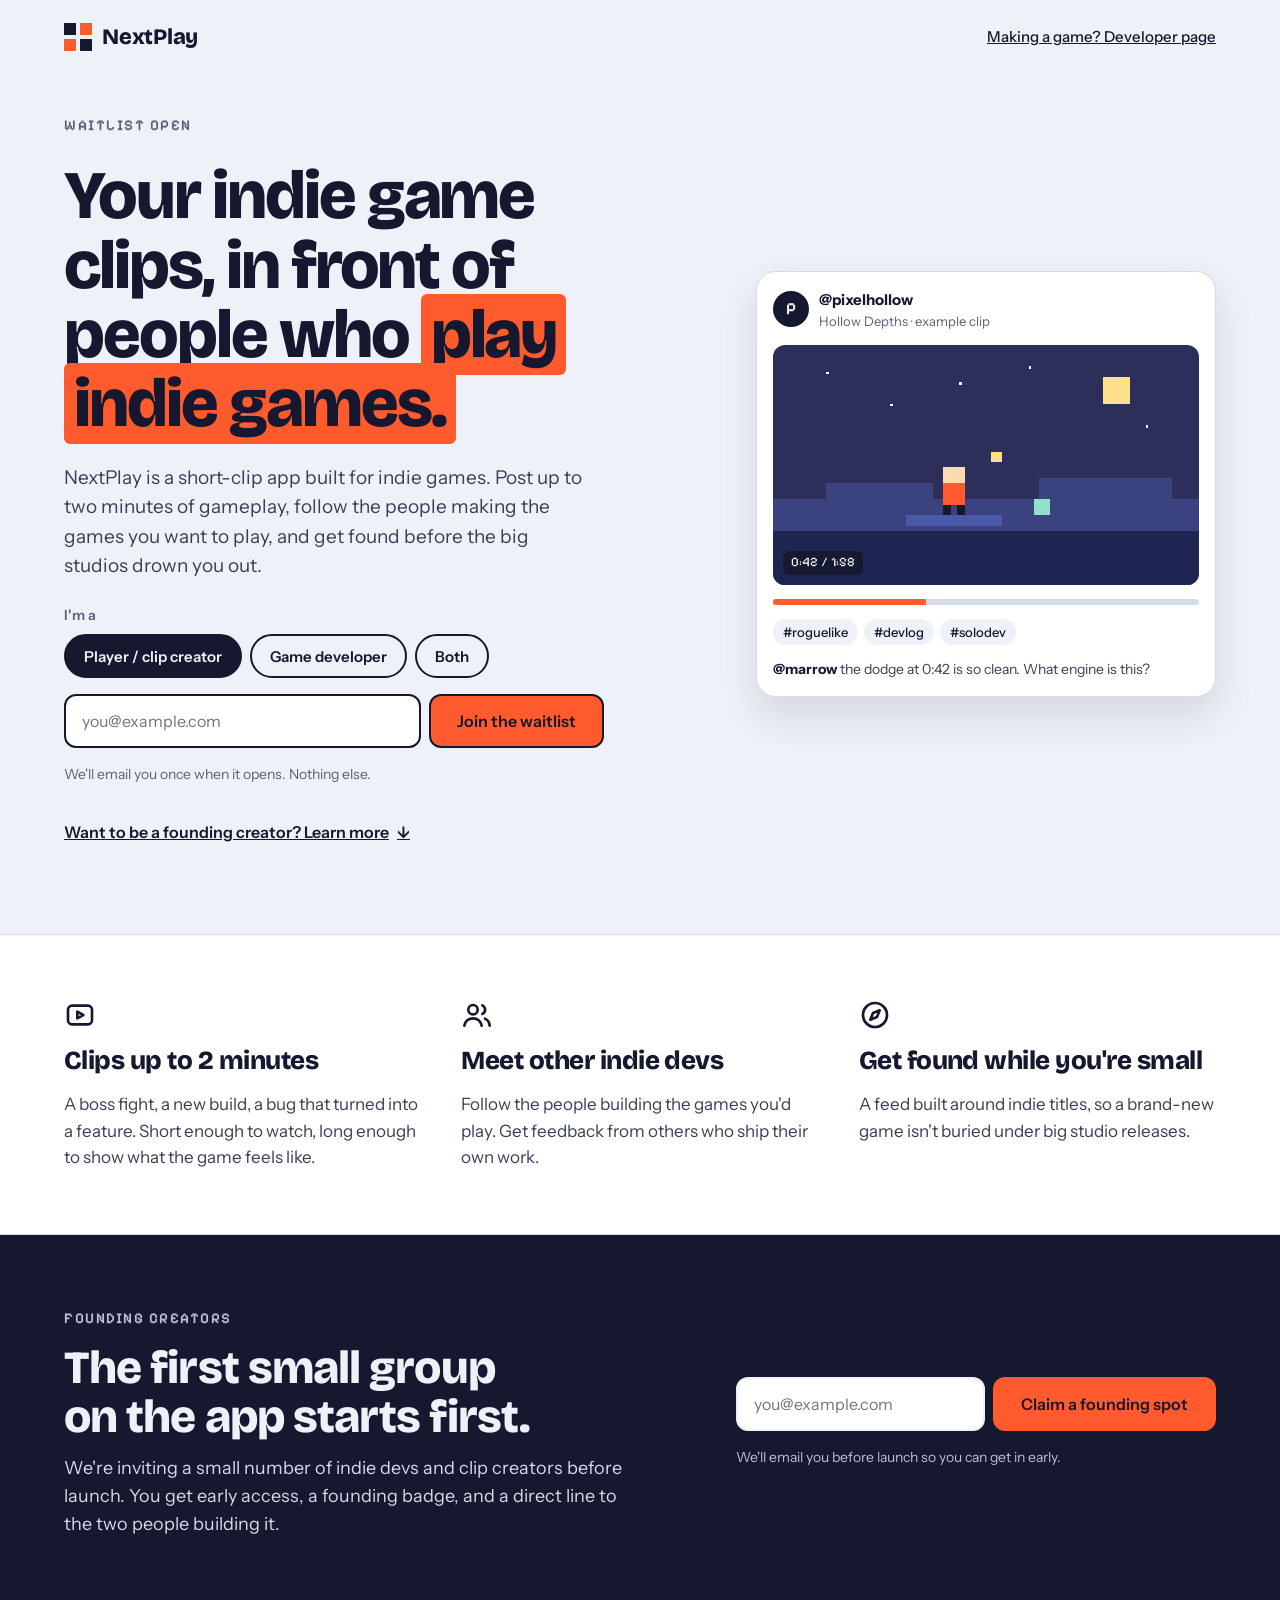
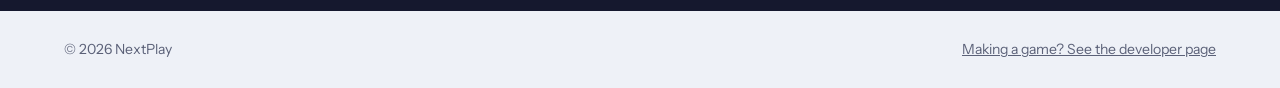
==== index.html @ e78f1b57 "Add files via upload" ====
<!doctype html>
<html lang="en">
<head>
<meta charset="utf-8">
<meta name="viewport" content="width=device-width, initial-scale=1">
<title>NextPlay | Indie game clips</title>
<meta name="description" content="NextPlay is a short-clip app for indie games. Post up to two minutes of gameplay, follow indie devs, and get found. Join the waitlist.">
<meta property="og:title" content="NextPlay | Indie game clips">
<meta property="og:description" content="Post indie game clips, follow indie devs, and get found. Join the NextPlay waitlist.">
<meta property="og:type" content="website">
<meta name="theme-color" content="#eef1f7">
<link rel="icon" href="data:image/svg+xml,%3Csvg xmlns='http://www.w3.org/2000/svg' viewBox='0 0 12 12'%3E%3Crect width='5' height='5' fill='%2315182E'/%3E%3Crect x='7' width='5' height='5' fill='%23FF5B2E'/%3E%3Crect y='7' width='5' height='5' fill='%23FF5B2E'/%3E%3Crect x='7' y='7' width='5' height='5' fill='%2315182E'/%3E%3C/svg%3E">
<link rel="preconnect" href="https://fonts.googleapis.com">
<link rel="preconnect" href="https://fonts.gstatic.com" crossorigin>
<link rel="stylesheet" href="https://fonts.googleapis.com/css2?family=Bricolage+Grotesque:opsz,wght@12..96,500;12..96,800&family=Instrument+Sans:wght@400;500;600&family=Pixelify+Sans:wght@500;600&display=swap">
<link rel="stylesheet" href="styles.css">
</head>
<body>

<header class="wrap topbar">
  <a class="brand" href="index.html" aria-label="NextPlay home">
    <svg width="28" height="28" viewBox="0 0 12 12" shape-rendering="crispEdges" aria-hidden="true"><rect x="0" y="0" width="5" height="5" fill="#15182E"/><rect x="7" y="0" width="5" height="5" fill="#FF5B2E"/><rect x="0" y="7" width="5" height="5" fill="#FF5B2E"/><rect x="7" y="7" width="5" height="5" fill="#15182E"/></svg>
    <span class="brand-name">NextPlay</span>
  </a>
  <a class="topbar-link" href="devs/index.html">Making a game? Developer page</a>
</header>

<main>
  <section class="wrap hero">
    <div class="hero-copy">
      <p class="eyebrow">Waitlist open</p>
      <h1>Your indie game clips, in front of people who <span class="mark">play indie games.</span></h1>
      <p class="lede">NextPlay is a short-clip app built for indie games. Post up to two minutes of gameplay, follow the people making the games you want to play, and get found before the big studios drown you out.</p>

      <div class="signup">
        <form class="form" data-signup>
          <input type="hidden" name="page" value="players">
          <input type="hidden" name="source" value="hero">
          <input type="text" name="_gotcha" tabindex="-1" autocomplete="off" style="display:none">
          <fieldset class="roles">
            <legend>I'm a</legend>
            <div class="pills">
              <label class="pill"><input type="radio" name="role" value="creator" checked><span>Player / clip creator</span></label>
              <label class="pill"><input type="radio" name="role" value="dev"><span>Game developer</span></label>
              <label class="pill"><input type="radio" name="role" value="both"><span>Both</span></label>
            </div>
          </fieldset>
          <div class="row">
            <label class="sr-only" for="email-hero">Email address</label>
            <input id="email-hero" name="email" type="email" required autocomplete="email" placeholder="you@example.com">
            <button class="btn" type="submit">Join the waitlist</button>
          </div>
          <p class="fine">We'll email you once when it opens. Nothing else.</p>
          <p class="form-error" role="alert" hidden></p>
        </form>
        <div class="success" role="status" tabindex="-1" hidden>
          <strong>You're on the list.</strong>
          <span>We'll email you when NextPlay opens. Know a dev or clip creator who should be here too? Send them this page.</span>
        </div>
      </div>

      <a class="learn-more" href="#founding">Want to be a founding creator? Learn more <span aria-hidden="true">&darr;</span></a>
    </div>

    <div class="clip">
      <div class="clip-head">
        <div class="avatar" aria-hidden="true">P</div>
        <div class="clip-who">
          <strong>@pixelhollow</strong>
          <span>Hollow Depths &middot; example clip</span>
        </div>
      </div>
      <div class="clip-frame">
        <svg viewBox="0 0 160 90" shape-rendering="crispEdges" role="img" aria-label="Pixel-art scene: a small orange character on a platform under a night sky">
          <rect width="160" height="90" fill="#2B2F5A"/>
          <rect x="20" y="10" width="1" height="1" fill="#FFFFFF"/><rect x="44" y="22" width="1" height="1" fill="#FFFFFF"/><rect x="70" y="14" width="1" height="1" fill="#FFFFFF"/><rect x="96" y="8" width="1" height="1" fill="#FFFFFF"/><rect x="140" y="30" width="1" height="1" fill="#FFFFFF"/>
          <rect x="124" y="12" width="10" height="10" fill="#FFE08A"/>
          <rect x="0" y="58" width="160" height="32" fill="#3A4380"/>
          <rect x="20" y="52" width="40" height="6" fill="#3A4380"/>
          <rect x="100" y="50" width="50" height="8" fill="#3A4380"/>
          <rect x="0" y="70" width="160" height="20" fill="#1E2552"/>
          <rect x="50" y="64" width="36" height="4" fill="#4B5AA8"/>
          <rect x="64" y="46" width="8" height="6" fill="#FFD9B0"/>
          <rect x="64" y="52" width="8" height="8" fill="#FF5B2E"/>
          <rect x="64" y="60" width="3" height="4" fill="#15182E"/><rect x="69" y="60" width="3" height="4" fill="#15182E"/>
          <rect x="98" y="58" width="6" height="6" fill="#8EE3C8"/>
          <rect x="82" y="40" width="4" height="4" fill="#FFE08A"/>
        </svg>
        <span class="timecode">0:42 / 1:58</span>
      </div>
      <div class="scrub"><div></div></div>
      <div class="tags"><span>#roguelike</span><span>#devlog</span><span>#solodev</span></div>
      <p class="comment"><strong>@marrow</strong> the dodge at 0:42 is so clean. What engine is this?</p>
    </div>
  </section>

  <div class="features-band">
    <section class="wrap features" aria-label="What you can do on NextPlay">
      <div class="feature">
        <svg viewBox="0 0 24 24" fill="none" stroke="#15182E" stroke-width="2" stroke-linecap="round" stroke-linejoin="round" aria-hidden="true"><rect x="3" y="5" width="18" height="14" rx="3"/><path d="M10 9.5v5l4.5-2.5z"/></svg>
        <h2>Clips up to 2 minutes</h2>
        <p>A boss fight, a new build, a bug that turned into a feature. Short enough to watch, long enough to show what the game feels like.</p>
      </div>
      <div class="feature">
        <svg viewBox="0 0 24 24" fill="none" stroke="#15182E" stroke-width="2" stroke-linecap="round" stroke-linejoin="round" aria-hidden="true"><circle cx="9" cy="8" r="3.5"/><path d="M2.5 20c.6-3.4 3.2-5.5 6.5-5.5s5.9 2.1 6.5 5.5"/><path d="M16 4.8a3.5 3.5 0 0 1 0 6.4"/><path d="M18 14.8c1.9.7 3.2 2.3 3.5 5.2"/></svg>
        <h2>Meet other indie devs</h2>
        <p>Follow the people building the games you'd play. Get feedback from others who ship their own work.</p>
      </div>
      <div class="feature">
        <svg viewBox="0 0 24 24" fill="none" stroke="#15182E" stroke-width="2" stroke-linecap="round" stroke-linejoin="round" aria-hidden="true"><circle cx="12" cy="12" r="9"/><path d="M15.5 8.5l-2 5-5 2 2-5z"/></svg>
        <h2>Get found while you're small</h2>
        <p>A feed built around indie titles, so a brand-new game isn't buried under big studio releases.</p>
      </div>
    </section>
  </div>

  <div class="founding-band" id="founding">
    <section class="wrap founding" aria-labelledby="founding-title">
      <div class="founding-copy">
        <p class="eyebrow">Founding creators</p>
        <h2 id="founding-title">The first small group on the app starts first.</h2>
        <p>We're inviting a small number of indie devs and clip creators before launch. You get early access, a founding badge, and a direct line to the two people building it.</p>
      </div>
      <div class="founding-signup">
        <form class="form" data-signup>
          <input type="hidden" name="page" value="players">
          <input type="hidden" name="source" value="founding">
          <input type="hidden" name="role" value="founding-creator">
          <input type="text" name="_gotcha" tabindex="-1" autocomplete="off" style="display:none">
          <div class="row">
            <label class="sr-only" for="email-founding">Email address</label>
            <input id="email-founding" name="email" type="email" required autocomplete="email" placeholder="you@example.com">
            <button class="btn" type="submit">Claim a founding spot</button>
          </div>
          <p class="fine">We'll email you before launch so you can get in early.</p>
          <p class="form-error" role="alert" hidden></p>
        </form>
        <div class="success" role="status" tabindex="-1" hidden>
          <strong>Founding spot saved.</strong>
          <span>We'll email you before launch so you can get in early.</span>
        </div>
      </div>
    </section>
  </div>
</main>

<footer class="wrap footer">
  <span>&copy; 2026 NextPlay</span>
  <a href="devs/index.html">Making a game? See the developer page</a>
</footer>

<script src="script.js"></script>
</body>
</html>
---- styles.css ----
/* NextPlay waitlist site
   Tokens first, then layout. Change a color here and it updates on both pages. */

:root {
  --ink: #15182e;
  --ground: #eef1f7;
  --panel: #ffffff;
  --line: #d6dbe8;
  --muted: #5b6178;
  --soft: #3a3f57;
  --accent: #ff5b2e;
  --accent-hover-text: #b93a14;
  --on-dark: #eef1f7;
  --on-dark-soft: #d4d9e8;
  --on-dark-muted: #b8bfd6;

  --font-display: "Bricolage Grotesque", system-ui, sans-serif;
  --font-body: "Instrument Sans", system-ui, sans-serif;
  --font-label: "Pixelify Sans", ui-monospace, monospace;

  color-scheme: light;
}

*,
*::before,
*::after {
  box-sizing: border-box;
}

html {
  scroll-behavior: smooth;
}

@media (prefers-reduced-motion: reduce) {
  html {
    scroll-behavior: auto;
  }
}

body {
  margin: 0;
  background: var(--ground);
  color: var(--ink);
  font-family: var(--font-body);
  font-size: 17px;
  line-height: 1.55;
}

a {
  color: var(--ink);
}

a:hover {
  color: var(--accent-hover-text);
}

button,
input {
  font: inherit;
}

:focus-visible {
  outline: 3px solid var(--ink);
  outline-offset: 3px;
}

.sr-only {
  position: absolute;
  width: 1px;
  height: 1px;
  overflow: hidden;
  clip: rect(0 0 0 0);
  white-space: nowrap;
}

.wrap {
  width: 100%;
  max-width: 1200px;
  margin: 0 auto;
  padding-inline: 24px;
}

/* Top bar */

.topbar {
  display: flex;
  flex-wrap: wrap;
  align-items: center;
  justify-content: space-between;
  gap: 12px;
  padding-block: 20px;
}

.brand {
  display: flex;
  align-items: center;
  gap: 10px;
  text-decoration: none;
}

.brand-name {
  font-family: var(--font-display);
  font-weight: 800;
  font-size: 22px;
  letter-spacing: -0.01em;
}

.badge {
  margin-left: 4px;
  padding: 2px 10px;
  border: 2px solid var(--ink);
  border-radius: 999px;
  font-family: var(--font-label);
  font-weight: 600;
  font-size: 13px;
  letter-spacing: 0.08em;
  text-transform: uppercase;
}

.topbar-link {
  font-size: 15px;
  font-weight: 500;
}

/* Hero */

.hero {
  display: flex;
  flex-wrap: wrap;
  align-items: center;
  gap: 48px;
  padding-block: 40px 80px;
}

.hero-copy {
  flex: 1 1 480px;
  min-width: 0;
  display: flex;
  flex-direction: column;
  gap: 24px;
}

.eyebrow {
  margin: 0;
  font-family: var(--font-label);
  font-weight: 600;
  font-size: 15px;
  letter-spacing: 0.1em;
  text-transform: uppercase;
  color: var(--muted);
}

h1 {
  margin: 0;
  font-family: var(--font-display);
  font-weight: 800;
  font-size: clamp(40px, 6vw, 68px);
  line-height: 1.02;
  letter-spacing: -0.03em;
  text-wrap: balance;
}

.mark {
  padding: 0 10px;
  border-radius: 6px;
  background: var(--accent);
  -webkit-box-decoration-break: clone;
  box-decoration-break: clone;
}

.lede {
  margin: 0;
  max-width: 520px;
  font-size: 19px;
  color: var(--soft);
}

/* Signup forms */

.signup {
  max-width: 540px;
}

.form {
  display: flex;
  flex-direction: column;
  gap: 16px;
}

.roles {
  margin: 0;
  padding: 0;
  border: 0;
  display: flex;
  flex-direction: column;
  gap: 8px;
}

.roles legend {
  padding: 0;
  margin-bottom: 8px;
  font-size: 14px;
  font-weight: 600;
  color: var(--muted);
}

.pills {
  display: flex;
  flex-wrap: wrap;
  gap: 8px;
}

.pill {
  position: relative;
}

.pill input {
  position: absolute;
  opacity: 0;
  inset: 0;
  margin: 0;
  cursor: pointer;
}

.pill span {
  display: inline-flex;
  align-items: center;
  min-height: 44px;
  padding: 0 18px;
  border: 2px solid var(--ink);
  border-radius: 999px;
  font-size: 15px;
  font-weight: 600;
}

.pill input:checked + span {
  background: var(--ink);
  color: var(--ground);
}

.pill input:focus-visible + span {
  outline: 3px solid var(--ink);
  outline-offset: 3px;
}

.row {
  display: flex;
  flex-wrap: wrap;
  gap: 8px;
}

.row input[type="email"] {
  flex: 1 1 240px;
  min-width: 0;
  height: 54px;
  padding: 0 16px;
  border: 2px solid var(--ink);
  border-radius: 12px;
  background: var(--panel);
  color: var(--ink);
  font-size: 16px;
}

.btn {
  height: 54px;
  padding: 0 26px;
  border: 2px solid var(--ink);
  border-radius: 12px;
  background: var(--accent);
  color: var(--ink);
  font-size: 16px;
  font-weight: 600;
  cursor: pointer;
}

.btn:hover:not(:disabled) {
  filter: brightness(0.95);
}

.btn:disabled {
  cursor: progress;
  opacity: 0.7;
}

.fine {
  margin: 0;
  font-size: 14px;
  color: var(--muted);
}

.form-error {
  margin: 0;
  font-size: 15px;
  font-weight: 600;
  color: #a3220b;
}

.success {
  display: flex;
  flex-direction: column;
  gap: 4px;
  padding: 20px 22px;
  border: 2px solid var(--ink);
  border-radius: 14px;
  background: var(--panel);
}

.success strong {
  font-family: var(--font-display);
  font-size: 24px;
  font-weight: 800;
}

.success span {
  color: var(--soft);
}

.learn-more {
  align-self: flex-start;
  display: inline-flex;
  align-items: center;
  gap: 8px;
  min-height: 44px;
  font-size: 16px;
  font-weight: 600;
}

/* Clip card */

.clip {
  flex: 1 1 340px;
  min-width: 0;
  max-width: 460px;
  margin-inline: auto;
  display: flex;
  flex-direction: column;
  gap: 14px;
  padding: 16px;
  border: 1px solid var(--line);
  border-radius: 20px;
  background: var(--panel);
  box-shadow: 0 18px 40px rgba(21, 24, 46, 0.12);
}

.clip-head {
  display: flex;
  align-items: center;
  gap: 10px;
}

.avatar {
  width: 36px;
  height: 36px;
  display: flex;
  align-items: center;
  justify-content: center;
  border-radius: 50%;
  background: var(--ink);
  color: var(--ground);
  font-family: var(--font-label);
  font-weight: 600;
}

.clip-who {
  display: flex;
  flex-direction: column;
  min-width: 0;
}

.clip-who strong {
  font-size: 15px;
}

.clip-who span {
  font-size: 13px;
  color: var(--muted);
}

.clip-frame {
  position: relative;
  border-radius: 12px;
  overflow: hidden;
  line-height: 0;
}

.clip-frame svg {
  display: block;
  width: 100%;
  height: auto;
}

.timecode {
  position: absolute;
  left: 10px;
  bottom: 10px;
  padding: 4px 8px;
  border-radius: 6px;
  background: rgba(21, 24, 46, 0.88);
  color: #ffffff;
  font-family: var(--font-label);
  font-size: 13px;
  line-height: 1.2;
}

.scrub {
  height: 6px;
  border-radius: 3px;
  background: var(--line);
  overflow: hidden;
}

.scrub div {
  width: 36%;
  height: 100%;
  background: var(--accent);
}

.tags {
  display: flex;
  flex-wrap: wrap;
  gap: 6px;
}

.tags span {
  padding: 3px 10px;
  border-radius: 999px;
  background: var(--ground);
  font-size: 13px;
  font-weight: 500;
}

.comment {
  margin: 0;
  font-size: 14px;
  color: var(--soft);
}

.comment strong {
  color: var(--ink);
}

/* Features */

.features-band {
  background: var(--panel);
  border-block: 1px solid var(--line);
}

.features {
  display: flex;
  flex-wrap: wrap;
  gap: 40px;
  padding-block: 64px;
}

.feature {
  flex: 1 1 280px;
  min-width: 0;
  display: flex;
  flex-direction: column;
  gap: 10px;
}

.feature svg {
  width: 32px;
  height: 32px;
}

.feature h2 {
  margin: 0;
  font-family: var(--font-display);
  font-weight: 800;
  font-size: 26px;
  letter-spacing: -0.02em;
}

.feature p {
  margin: 0;
  color: var(--soft);
}

/* Founding band */

.founding-band {
  background: var(--ink);
  color: var(--on-dark);
}

.founding {
  display: flex;
  flex-wrap: wrap;
  align-items: center;
  gap: 32px;
  padding-block: 72px;
}

.founding-copy {
  flex: 1 1 420px;
  min-width: 0;
  display: flex;
  flex-direction: column;
  gap: 14px;
}

.founding .eyebrow {
  color: var(--on-dark-muted);
}

.founding h2 {
  margin: 0;
  font-family: var(--font-display);
  font-weight: 800;
  font-size: clamp(32px, 4.5vw, 46px);
  line-height: 1.05;
  letter-spacing: -0.02em;
  text-wrap: balance;
}

.founding-copy p:last-child {
  margin: 0;
  max-width: 560px;
  font-size: 18px;
  color: var(--on-dark-soft);
}

.founding-signup {
  flex: 1 1 320px;
  min-width: 0;
  max-width: 480px;
  display: flex;
  flex-direction: column;
  gap: 12px;
}

.founding-band :focus-visible {
  outline-color: var(--on-dark);
}

.founding-band .row input[type="email"] {
  border-color: var(--on-dark);
}

.founding-band .btn {
  border-color: var(--accent);
}

.founding-band .fine {
  color: var(--on-dark-muted);
}

.founding-band .form-error {
  color: #ffb4a3;
}

.founding-band .success {
  border-color: var(--accent);
  background: transparent;
}

.founding-band .success span {
  color: var(--on-dark-soft);
}

/* Footer */

.footer {
  display: flex;
  flex-wrap: wrap;
  justify-content: space-between;
  gap: 12px;
  padding-block: 28px;
  font-size: 14px;
  color: var(--muted);
}

.footer a {
  color: var(--muted);
}

[hidden] {
  display: none !important;
}
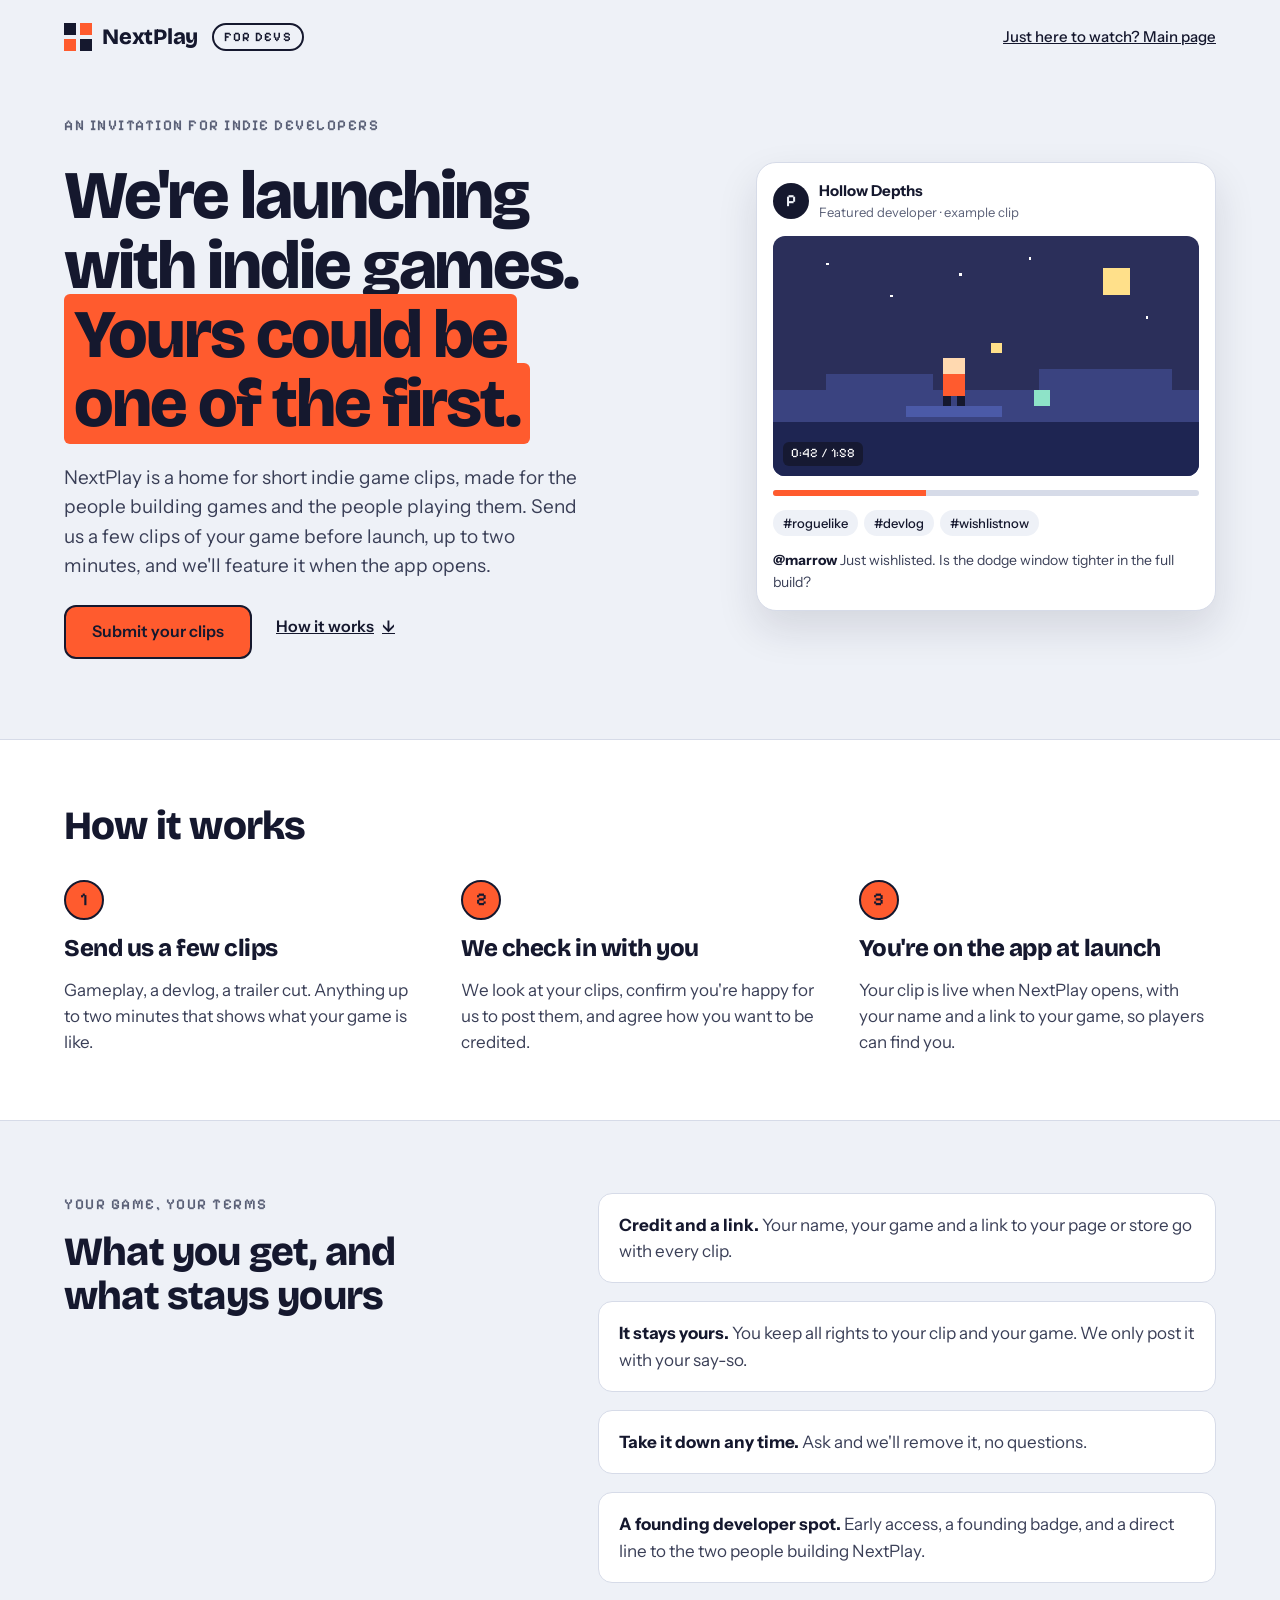
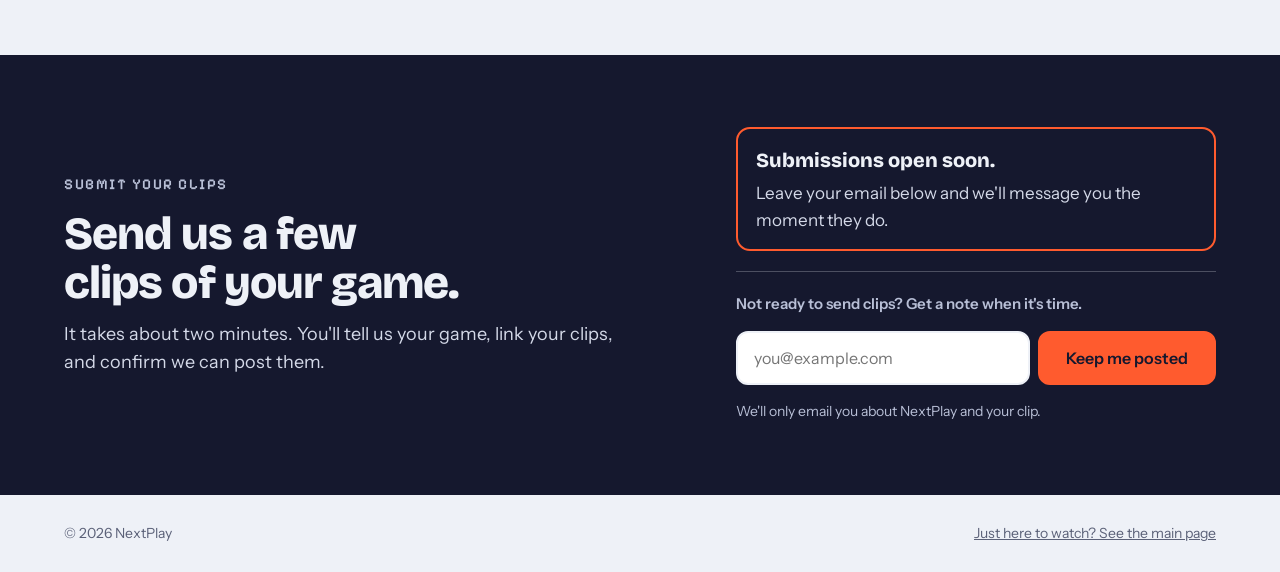
==== commit b55eb5c1: "Add files via upload" ====
--- a/index.html
+++ b/index.html
@@ -3,71 +3,48 @@
 <head>
 <meta charset="utf-8">
 <meta name="viewport" content="width=device-width, initial-scale=1">
-<title>NextPlay | Indie game clips</title>
-<meta name="description" content="NextPlay is a short-clip app for indie games. Post up to two minutes of gameplay, follow indie devs, and get found. Join the waitlist.">
-<meta property="og:title" content="NextPlay | Indie game clips">
-<meta property="og:description" content="Post indie game clips, follow indie devs, and get found. Join the NextPlay waitlist.">
+<title>NextPlay for Game Developers | Submit your clips</title>
+<meta name="description" content="We're launching NextPlay with indie games on it. Send us a few clips of your game and be featured when the app opens.">
+<meta property="og:title" content="NextPlay for Game Developers">
+<meta property="og:description" content="We're launching with indie games. Send us a few clips of yours and be featured when the app opens.">
 <meta property="og:type" content="website">
 <meta name="theme-color" content="#eef1f7">
 <link rel="icon" href="data:image/svg+xml,%3Csvg xmlns='http://www.w3.org/2000/svg' viewBox='0 0 12 12'%3E%3Crect width='5' height='5' fill='%2315182E'/%3E%3Crect x='7' width='5' height='5' fill='%23FF5B2E'/%3E%3Crect y='7' width='5' height='5' fill='%23FF5B2E'/%3E%3Crect x='7' y='7' width='5' height='5' fill='%2315182E'/%3E%3C/svg%3E">
 <link rel="preconnect" href="https://fonts.googleapis.com">
 <link rel="preconnect" href="https://fonts.gstatic.com" crossorigin>
 <link rel="stylesheet" href="https://fonts.googleapis.com/css2?family=Bricolage+Grotesque:opsz,wght@12..96,500;12..96,800&family=Instrument+Sans:wght@400;500;600&family=Pixelify+Sans:wght@500;600&display=swap">
-<link rel="stylesheet" href="styles.css">
+<link rel="stylesheet" href="../styles.css">
 </head>
 <body>
 
 <header class="wrap topbar">
-  <a class="brand" href="index.html" aria-label="NextPlay home">
+  <a class="brand" href="index.html" aria-label="NextPlay developer page home">
     <svg width="28" height="28" viewBox="0 0 12 12" shape-rendering="crispEdges" aria-hidden="true"><rect x="0" y="0" width="5" height="5" fill="#15182E"/><rect x="7" y="0" width="5" height="5" fill="#FF5B2E"/><rect x="0" y="7" width="5" height="5" fill="#FF5B2E"/><rect x="7" y="7" width="5" height="5" fill="#15182E"/></svg>
     <span class="brand-name">NextPlay</span>
+    <span class="badge">For devs</span>
   </a>
-  <a class="topbar-link" href="devs/index.html">Making a game? Developer page</a>
+  <a class="topbar-link" href="../index.html">Just here to watch? Main page</a>
 </header>
 
 <main>
   <section class="wrap hero">
     <div class="hero-copy">
-      <p class="eyebrow">Waitlist open</p>
-      <h1>Your indie game clips, in front of people who <span class="mark">play indie games.</span></h1>
-      <p class="lede">NextPlay is a short-clip app built for indie games. Post up to two minutes of gameplay, follow the people making the games you want to play, and get found before the big studios drown you out.</p>
+      <p class="eyebrow">An invitation for indie developers</p>
+      <h1>We're launching with indie games. <span class="mark">Yours could be one of the first.</span></h1>
+      <p class="lede">NextPlay is a home for short indie game clips, made for the people building games and the people playing them. Send us a few clips of your game before launch, up to two minutes, and we'll feature it when the app opens.</p>
 
-      <div class="signup">
-        <form class="form" data-signup>
-          <input type="hidden" name="page" value="players">
-          <input type="hidden" name="source" value="hero">
-          <input type="text" name="_gotcha" tabindex="-1" autocomplete="off" style="display:none">
-          <fieldset class="roles">
-            <legend>I'm a</legend>
-            <div class="pills">
-              <label class="pill"><input type="radio" name="role" value="creator" checked><span>Player / clip creator</span></label>
-              <label class="pill"><input type="radio" name="role" value="dev"><span>Game developer</span></label>
-              <label class="pill"><input type="radio" name="role" value="both"><span>Both</span></label>
-            </div>
-          </fieldset>
-          <div class="row">
-            <label class="sr-only" for="email-hero">Email address</label>
-            <input id="email-hero" name="email" type="email" required autocomplete="email" placeholder="you@example.com">
-            <button class="btn" type="submit">Join the waitlist</button>
-          </div>
-          <p class="fine">We'll email you once when it opens. Nothing else.</p>
-          <p class="form-error" role="alert" hidden></p>
-        </form>
-        <div class="success" role="status" tabindex="-1" hidden>
-          <strong>You're on the list.</strong>
-          <span>We'll email you when NextPlay opens. Know a dev or clip creator who should be here too? Send them this page.</span>
-        </div>
+      <div class="cta-row">
+        <a class="btn btn-link" href="#submit">Submit your clips</a>
+        <a class="learn-more" href="#how">How it works <span aria-hidden="true">&darr;</span></a>
       </div>
-
-      <a class="learn-more" href="#founding">Want to be a founding creator? Learn more <span aria-hidden="true">&darr;</span></a>
     </div>
 
     <div class="clip">
       <div class="clip-head">
         <div class="avatar" aria-hidden="true">P</div>
         <div class="clip-who">
-          <strong>@pixelhollow</strong>
-          <span>Hollow Depths &middot; example clip</span>
+          <strong>Hollow Depths</strong>
+          <span>Featured developer &middot; example clip</span>
         </div>
       </div>
       <div class="clip-frame">
@@ -89,55 +66,83 @@
         <span class="timecode">0:42 / 1:58</span>
       </div>
       <div class="scrub"><div></div></div>
-      <div class="tags"><span>#roguelike</span><span>#devlog</span><span>#solodev</span></div>
-      <p class="comment"><strong>@marrow</strong> the dodge at 0:42 is so clean. What engine is this?</p>
+      <div class="tags"><span>#roguelike</span><span>#devlog</span><span>#wishlistnow</span></div>
+      <p class="comment"><strong>@marrow</strong> Just wishlisted. Is the dodge window tighter in the full build?</p>
     </div>
   </section>
 
-  <div class="features-band">
-    <section class="wrap features" aria-label="What you can do on NextPlay">
-      <div class="feature">
-        <svg viewBox="0 0 24 24" fill="none" stroke="#15182E" stroke-width="2" stroke-linecap="round" stroke-linejoin="round" aria-hidden="true"><rect x="3" y="5" width="18" height="14" rx="3"/><path d="M10 9.5v5l4.5-2.5z"/></svg>
-        <h2>Clips up to 2 minutes</h2>
-        <p>A boss fight, a new build, a bug that turned into a feature. Short enough to watch, long enough to show what the game feels like.</p>
-      </div>
-      <div class="feature">
-        <svg viewBox="0 0 24 24" fill="none" stroke="#15182E" stroke-width="2" stroke-linecap="round" stroke-linejoin="round" aria-hidden="true"><circle cx="9" cy="8" r="3.5"/><path d="M2.5 20c.6-3.4 3.2-5.5 6.5-5.5s5.9 2.1 6.5 5.5"/><path d="M16 4.8a3.5 3.5 0 0 1 0 6.4"/><path d="M18 14.8c1.9.7 3.2 2.3 3.5 5.2"/></svg>
-        <h2>Meet other indie devs</h2>
-        <p>Follow the people building the games you'd play. Get feedback from others who ship their own work.</p>
-      </div>
-      <div class="feature">
-        <svg viewBox="0 0 24 24" fill="none" stroke="#15182E" stroke-width="2" stroke-linecap="round" stroke-linejoin="round" aria-hidden="true"><circle cx="12" cy="12" r="9"/><path d="M15.5 8.5l-2 5-5 2 2-5z"/></svg>
-        <h2>Get found while you're small</h2>
-        <p>A feed built around indie titles, so a brand-new game isn't buried under big studio releases.</p>
-      </div>
+  <div class="features-band" id="how">
+    <section class="wrap" aria-labelledby="how-title">
+      <h2 class="section-title" id="how-title">How it works</h2>
+      <ol class="steps">
+        <li class="step">
+          <span class="step-num" aria-hidden="true">1</span>
+          <h3>Send us a few clips</h3>
+          <p>Gameplay, a devlog, a trailer cut. Anything up to two minutes that shows what your game is like.</p>
+        </li>
+        <li class="step">
+          <span class="step-num" aria-hidden="true">2</span>
+          <h3>We check in with you</h3>
+          <p>We look at your clips, confirm you're happy for us to post them, and agree how you want to be credited.</p>
+        </li>
+        <li class="step">
+          <span class="step-num" aria-hidden="true">3</span>
+          <h3>You're on the app at launch</h3>
+          <p>Your clip is live when NextPlay opens, with your name and a link to your game, so players can find you.</p>
+        </li>
+      </ol>
     </section>
   </div>
 
-  <div class="founding-band" id="founding">
-    <section class="wrap founding" aria-labelledby="founding-title">
+  <section class="wrap rights" aria-labelledby="rights-title">
+    <div class="rights-copy">
+      <p class="eyebrow">Your game, your terms</p>
+      <h2 class="section-title" id="rights-title">What you get, and what stays yours</h2>
+    </div>
+    <ul class="rights-list">
+      <li><strong>Credit and a link.</strong> Your name, your game and a link to your page or store go with every clip.</li>
+      <li><strong>It stays yours.</strong> You keep all rights to your clip and your game. We only post it with your say-so.</li>
+      <li><strong>Take it down any time.</strong> Ask and we'll remove it, no questions.</li>
+      <li><strong>A founding developer spot.</strong> Early access, a founding badge, and a direct line to the two people building NextPlay.</li>
+    </ul>
+  </section>
+
+  <div class="founding-band" id="submit">
+    <section class="wrap founding" aria-labelledby="submit-title">
       <div class="founding-copy">
-        <p class="eyebrow">Founding creators</p>
-        <h2 id="founding-title">The first small group on the app starts first.</h2>
-        <p>We're inviting a small number of indie devs and clip creators before launch. You get early access, a founding badge, and a direct line to the two people building it.</p>
+        <p class="eyebrow">Submit your clips</p>
+        <h2 id="submit-title">Send us a few clips of your game.</h2>
+        <p>It takes about two minutes. You'll tell us your game, link your clips, and confirm we can post them.</p>
       </div>
       <div class="founding-signup">
+        <div data-submit-box>
+          <a class="btn btn-link" data-submit-link href="REPLACE_WITH_FORM_LINK" target="_blank" rel="noopener">Open the submission form</a>
+          <p class="fine">Opens in a new tab. Send as many as you like.</p>
+        </div>
+        <div class="submit-soon" data-submit-soon hidden>
+          <strong>Submissions open soon.</strong>
+          <span>Leave your email below and we'll message you the moment they do.</span>
+        </div>
+
+        <hr class="divider">
+
         <form class="form" data-signup>
-          <input type="hidden" name="page" value="players">
-          <input type="hidden" name="source" value="founding">
-          <input type="hidden" name="role" value="founding-creator">
+          <input type="hidden" name="page" value="devs">
+          <input type="hidden" name="source" value="devs-updates">
+          <input type="hidden" name="role" value="founding-developer">
           <input type="text" name="_gotcha" tabindex="-1" autocomplete="off" style="display:none">
+          <p class="fine fine-lead">Not ready to send clips? Get a note when it's time.</p>
           <div class="row">
-            <label class="sr-only" for="email-founding">Email address</label>
-            <input id="email-founding" name="email" type="email" required autocomplete="email" placeholder="you@example.com">
-            <button class="btn" type="submit">Claim a founding spot</button>
+            <label class="sr-only" for="email-devs">Email address</label>
+            <input id="email-devs" name="email" type="email" required autocomplete="email" placeholder="you@example.com">
+            <button class="btn" type="submit">Keep me posted</button>
           </div>
-          <p class="fine">We'll email you before launch so you can get in early.</p>
+          <p class="fine">We'll only email you about NextPlay and your clip.</p>
           <p class="form-error" role="alert" hidden></p>
         </form>
         <div class="success" role="status" tabindex="-1" hidden>
-          <strong>Founding spot saved.</strong>
-          <span>We'll email you before launch so you can get in early.</span>
+          <strong>You're on the list.</strong>
+          <span>We'll email you when it's time to send your clip.</span>
         </div>
       </div>
     </section>
@@ -146,9 +151,9 @@
 
 <footer class="wrap footer">
   <span>&copy; 2026 NextPlay</span>
-  <a href="devs/index.html">Making a game? See the developer page</a>
+  <a href="../index.html">Just here to watch? See the main page</a>
 </footer>
 
-<script src="script.js"></script>
+<script src="../script.js"></script>
 </body>
 </html>
--- a/styles.css
+++ b/styles.css
@@ -580,3 +580,159 @@
 [hidden] {
   display: none !important;
 }
+
+/* Developer page */
+
+.btn-link {
+  display: inline-flex;
+  align-items: center;
+  justify-content: center;
+  text-decoration: none;
+  color: var(--ink);
+}
+
+.btn-link:hover {
+  color: var(--ink);
+  filter: brightness(0.95);
+}
+
+.cta-row {
+  display: flex;
+  flex-wrap: wrap;
+  align-items: center;
+  gap: 12px 24px;
+}
+
+.section-title {
+  margin: 0 0 32px;
+  font-family: var(--font-display);
+  font-weight: 800;
+  font-size: clamp(28px, 4vw, 40px);
+  line-height: 1.1;
+  letter-spacing: -0.02em;
+  text-wrap: balance;
+}
+
+#how .wrap {
+  padding-block: 64px;
+}
+
+.steps {
+  list-style: none;
+  margin: 0;
+  padding: 0;
+  display: flex;
+  flex-wrap: wrap;
+  gap: 40px;
+}
+
+.step {
+  flex: 1 1 260px;
+  min-width: 0;
+  display: flex;
+  flex-direction: column;
+  gap: 10px;
+}
+
+.step h3 {
+  margin: 0;
+  font-family: var(--font-display);
+  font-weight: 800;
+  font-size: 24px;
+  letter-spacing: -0.02em;
+}
+
+.step p {
+  margin: 0;
+  color: var(--soft);
+}
+
+.step-num {
+  width: 40px;
+  height: 40px;
+  display: flex;
+  align-items: center;
+  justify-content: center;
+  border: 2px solid var(--ink);
+  border-radius: 50%;
+  background: var(--accent);
+  font-family: var(--font-label);
+  font-weight: 600;
+  font-size: 18px;
+}
+
+.rights {
+  display: flex;
+  flex-wrap: wrap;
+  gap: 32px 56px;
+  padding-block: 72px;
+}
+
+.rights-copy {
+  flex: 1 1 280px;
+  min-width: 0;
+}
+
+.rights-copy .section-title {
+  margin-top: 14px;
+  margin-bottom: 0;
+}
+
+.rights-list {
+  flex: 1 1 420px;
+  min-width: 0;
+  margin: 0;
+  padding: 0;
+  list-style: none;
+  display: flex;
+  flex-direction: column;
+  gap: 18px;
+}
+
+.rights-list li {
+  padding: 18px 20px;
+  border: 1px solid var(--line);
+  border-radius: 14px;
+  background: var(--panel);
+  color: var(--soft);
+}
+
+.rights-list strong {
+  color: var(--ink);
+}
+
+.divider {
+  width: 100%;
+  margin: 8px 0;
+  border: 0;
+  border-top: 1px solid rgba(238, 241, 247, 0.25);
+}
+
+.fine-lead {
+  font-weight: 600;
+  font-size: 15px;
+}
+
+.founding-band .btn-link {
+  align-self: flex-start;
+  border-color: var(--accent);
+}
+
+.submit-soon {
+  display: flex;
+  flex-direction: column;
+  gap: 4px;
+  padding: 16px 18px;
+  border: 2px solid var(--accent);
+  border-radius: 14px;
+}
+
+.submit-soon strong {
+  font-family: var(--font-display);
+  font-size: 20px;
+  font-weight: 800;
+}
+
+.submit-soon span {
+  color: var(--on-dark-soft);
+}
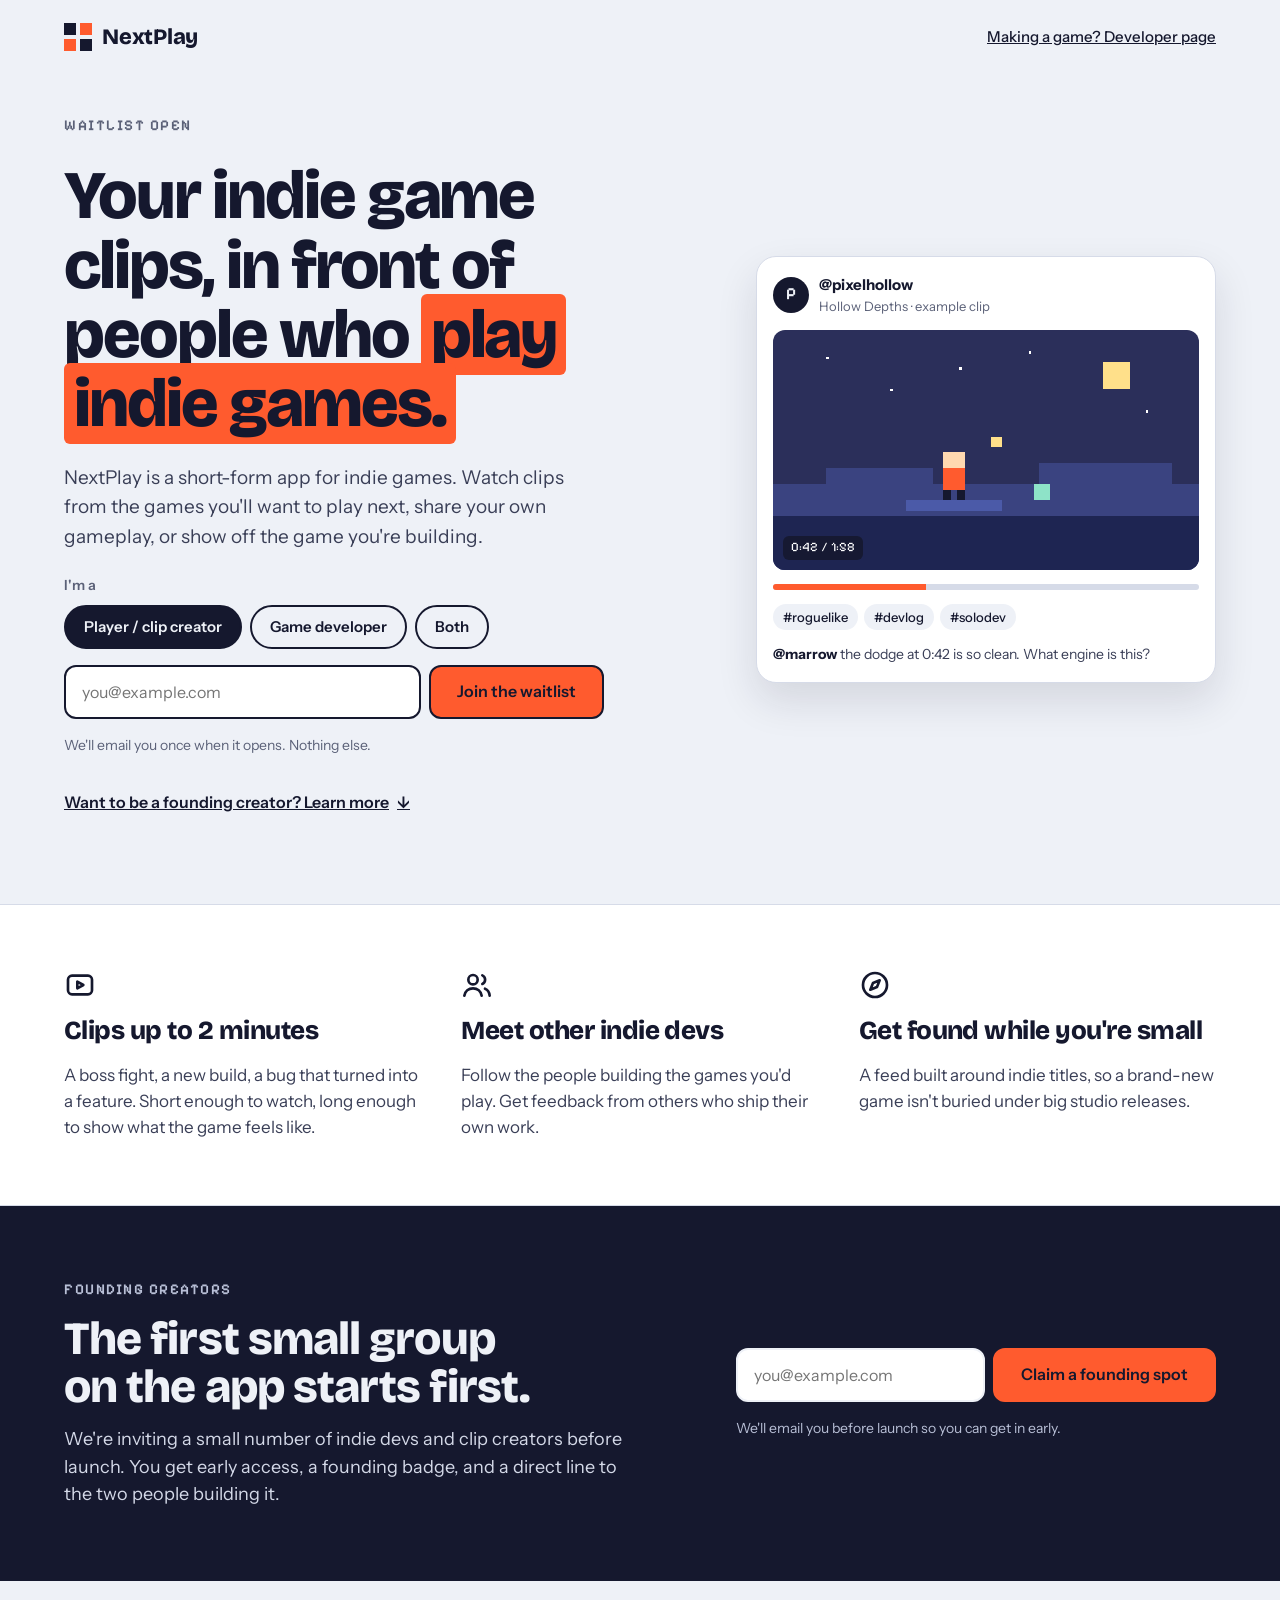
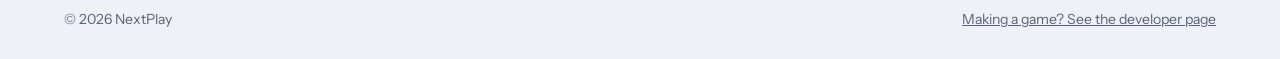
==== commit f2b91746: "Add files via upload" ====
--- a/index.html
+++ b/index.html
@@ -3,48 +3,71 @@
 <head>
 <meta charset="utf-8">
 <meta name="viewport" content="width=device-width, initial-scale=1">
-<title>NextPlay for Game Developers | Submit your clips</title>
-<meta name="description" content="We're launching NextPlay with indie games on it. Send us a few clips of your game and be featured when the app opens.">
-<meta property="og:title" content="NextPlay for Game Developers">
-<meta property="og:description" content="We're launching with indie games. Send us a few clips of yours and be featured when the app opens.">
+<title>NextPlay | Indie game clips</title>
+<meta name="description" content="NextPlay is a short-form app for indie games. Watch clips, share your own gameplay, or show off the game you're building. Join the waitlist.">
+<meta property="og:title" content="NextPlay | Indie game clips">
+<meta property="og:description" content="Watch indie game clips, share your own, or show off the game you're building. Join the NextPlay waitlist.">
 <meta property="og:type" content="website">
 <meta name="theme-color" content="#eef1f7">
 <link rel="icon" href="data:image/svg+xml,%3Csvg xmlns='http://www.w3.org/2000/svg' viewBox='0 0 12 12'%3E%3Crect width='5' height='5' fill='%2315182E'/%3E%3Crect x='7' width='5' height='5' fill='%23FF5B2E'/%3E%3Crect y='7' width='5' height='5' fill='%23FF5B2E'/%3E%3Crect x='7' y='7' width='5' height='5' fill='%2315182E'/%3E%3C/svg%3E">
 <link rel="preconnect" href="https://fonts.googleapis.com">
 <link rel="preconnect" href="https://fonts.gstatic.com" crossorigin>
 <link rel="stylesheet" href="https://fonts.googleapis.com/css2?family=Bricolage+Grotesque:opsz,wght@12..96,500;12..96,800&family=Instrument+Sans:wght@400;500;600&family=Pixelify+Sans:wght@500;600&display=swap">
-<link rel="stylesheet" href="../styles.css">
+<link rel="stylesheet" href="styles.css">
 </head>
 <body>
 
 <header class="wrap topbar">
-  <a class="brand" href="index.html" aria-label="NextPlay developer page home">
+  <a class="brand" href="index.html" aria-label="NextPlay home">
     <svg width="28" height="28" viewBox="0 0 12 12" shape-rendering="crispEdges" aria-hidden="true"><rect x="0" y="0" width="5" height="5" fill="#15182E"/><rect x="7" y="0" width="5" height="5" fill="#FF5B2E"/><rect x="0" y="7" width="5" height="5" fill="#FF5B2E"/><rect x="7" y="7" width="5" height="5" fill="#15182E"/></svg>
     <span class="brand-name">NextPlay</span>
-    <span class="badge">For devs</span>
   </a>
-  <a class="topbar-link" href="../index.html">Just here to watch? Main page</a>
+  <a class="topbar-link" href="devs/index.html">Making a game? Developer page</a>
 </header>
 
 <main>
   <section class="wrap hero">
     <div class="hero-copy">
-      <p class="eyebrow">An invitation for indie developers</p>
-      <h1>We're launching with indie games. <span class="mark">Yours could be one of the first.</span></h1>
-      <p class="lede">NextPlay is a home for short indie game clips, made for the people building games and the people playing them. Send us a few clips of your game before launch, up to two minutes, and we'll feature it when the app opens.</p>
+      <p class="eyebrow">Waitlist open</p>
+      <h1>Your indie game clips, in front of people who <span class="mark">play indie games.</span></h1>
+      <p class="lede">NextPlay is a short-form app for indie games. Watch clips from the games you'll want to play next, share your own gameplay, or show off the game you're building.</p>
 
-      <div class="cta-row">
-        <a class="btn btn-link" href="#submit">Submit your clips</a>
-        <a class="learn-more" href="#how">How it works <span aria-hidden="true">&darr;</span></a>
+      <div class="signup">
+        <form class="form" data-signup>
+          <input type="hidden" name="page" value="players">
+          <input type="hidden" name="source" value="hero">
+          <input type="text" name="_gotcha" tabindex="-1" autocomplete="off" style="display:none">
+          <fieldset class="roles">
+            <legend>I'm a</legend>
+            <div class="pills">
+              <label class="pill"><input type="radio" name="role" value="creator" checked><span>Player / clip creator</span></label>
+              <label class="pill"><input type="radio" name="role" value="dev"><span>Game developer</span></label>
+              <label class="pill"><input type="radio" name="role" value="both"><span>Both</span></label>
+            </div>
+          </fieldset>
+          <div class="row">
+            <label class="sr-only" for="email-hero">Email address</label>
+            <input id="email-hero" name="email" type="email" required autocomplete="email" placeholder="you@example.com">
+            <button class="btn" type="submit">Join the waitlist</button>
+          </div>
+          <p class="fine">We'll email you once when it opens. Nothing else.</p>
+          <p class="form-error" role="alert" hidden></p>
+        </form>
+        <div class="success" role="status" tabindex="-1" hidden>
+          <strong>You're on the list.</strong>
+          <span>We'll email you when NextPlay opens. Know a dev or clip creator who should be here too? Send them this page.</span>
+        </div>
       </div>
+
+      <a class="learn-more" href="#founding">Want to be a founding creator? Learn more <span aria-hidden="true">&darr;</span></a>
     </div>
 
     <div class="clip">
       <div class="clip-head">
         <div class="avatar" aria-hidden="true">P</div>
         <div class="clip-who">
-          <strong>Hollow Depths</strong>
-          <span>Featured developer &middot; example clip</span>
+          <strong>@pixelhollow</strong>
+          <span>Hollow Depths &middot; example clip</span>
         </div>
       </div>
       <div class="clip-frame">
@@ -66,83 +89,55 @@
         <span class="timecode">0:42 / 1:58</span>
       </div>
       <div class="scrub"><div></div></div>
-      <div class="tags"><span>#roguelike</span><span>#devlog</span><span>#wishlistnow</span></div>
-      <p class="comment"><strong>@marrow</strong> Just wishlisted. Is the dodge window tighter in the full build?</p>
+      <div class="tags"><span>#roguelike</span><span>#devlog</span><span>#solodev</span></div>
+      <p class="comment"><strong>@marrow</strong> the dodge at 0:42 is so clean. What engine is this?</p>
     </div>
   </section>
 
-  <div class="features-band" id="how">
-    <section class="wrap" aria-labelledby="how-title">
-      <h2 class="section-title" id="how-title">How it works</h2>
-      <ol class="steps">
-        <li class="step">
-          <span class="step-num" aria-hidden="true">1</span>
-          <h3>Send us a few clips</h3>
-          <p>Gameplay, a devlog, a trailer cut. Anything up to two minutes that shows what your game is like.</p>
-        </li>
-        <li class="step">
-          <span class="step-num" aria-hidden="true">2</span>
-          <h3>We check in with you</h3>
-          <p>We look at your clips, confirm you're happy for us to post them, and agree how you want to be credited.</p>
-        </li>
-        <li class="step">
-          <span class="step-num" aria-hidden="true">3</span>
-          <h3>You're on the app at launch</h3>
-          <p>Your clip is live when NextPlay opens, with your name and a link to your game, so players can find you.</p>
-        </li>
-      </ol>
+  <div class="features-band">
+    <section class="wrap features" aria-label="What you can do on NextPlay">
+      <div class="feature">
+        <svg viewBox="0 0 24 24" fill="none" stroke="#15182E" stroke-width="2" stroke-linecap="round" stroke-linejoin="round" aria-hidden="true"><rect x="3" y="5" width="18" height="14" rx="3"/><path d="M10 9.5v5l4.5-2.5z"/></svg>
+        <h2>Clips up to 2 minutes</h2>
+        <p>A boss fight, a new build, a bug that turned into a feature. Short enough to watch, long enough to show what the game feels like.</p>
+      </div>
+      <div class="feature">
+        <svg viewBox="0 0 24 24" fill="none" stroke="#15182E" stroke-width="2" stroke-linecap="round" stroke-linejoin="round" aria-hidden="true"><circle cx="9" cy="8" r="3.5"/><path d="M2.5 20c.6-3.4 3.2-5.5 6.5-5.5s5.9 2.1 6.5 5.5"/><path d="M16 4.8a3.5 3.5 0 0 1 0 6.4"/><path d="M18 14.8c1.9.7 3.2 2.3 3.5 5.2"/></svg>
+        <h2>Meet other indie devs</h2>
+        <p>Follow the people building the games you'd play. Get feedback from others who ship their own work.</p>
+      </div>
+      <div class="feature">
+        <svg viewBox="0 0 24 24" fill="none" stroke="#15182E" stroke-width="2" stroke-linecap="round" stroke-linejoin="round" aria-hidden="true"><circle cx="12" cy="12" r="9"/><path d="M15.5 8.5l-2 5-5 2 2-5z"/></svg>
+        <h2>Get found while you're small</h2>
+        <p>A feed built around indie titles, so a brand-new game isn't buried under big studio releases.</p>
+      </div>
     </section>
   </div>
 
-  <section class="wrap rights" aria-labelledby="rights-title">
-    <div class="rights-copy">
-      <p class="eyebrow">Your game, your terms</p>
-      <h2 class="section-title" id="rights-title">What you get, and what stays yours</h2>
-    </div>
-    <ul class="rights-list">
-      <li><strong>Credit and a link.</strong> Your name, your game and a link to your page or store go with every clip.</li>
-      <li><strong>It stays yours.</strong> You keep all rights to your clip and your game. We only post it with your say-so.</li>
-      <li><strong>Take it down any time.</strong> Ask and we'll remove it, no questions.</li>
-      <li><strong>A founding developer spot.</strong> Early access, a founding badge, and a direct line to the two people building NextPlay.</li>
-    </ul>
-  </section>
-
-  <div class="founding-band" id="submit">
-    <section class="wrap founding" aria-labelledby="submit-title">
+  <div class="founding-band" id="founding">
+    <section class="wrap founding" aria-labelledby="founding-title">
       <div class="founding-copy">
-        <p class="eyebrow">Submit your clips</p>
-        <h2 id="submit-title">Send us a few clips of your game.</h2>
-        <p>It takes about two minutes. You'll tell us your game, link your clips, and confirm we can post them.</p>
+        <p class="eyebrow">Founding creators</p>
+        <h2 id="founding-title">The first small group on the app starts first.</h2>
+        <p>We're inviting a small number of indie devs and clip creators before launch. You get early access, a founding badge, and a direct line to the two people building it.</p>
       </div>
       <div class="founding-signup">
-        <div data-submit-box>
-          <a class="btn btn-link" data-submit-link href="REPLACE_WITH_FORM_LINK" target="_blank" rel="noopener">Open the submission form</a>
-          <p class="fine">Opens in a new tab. Send as many as you like.</p>
-        </div>
-        <div class="submit-soon" data-submit-soon hidden>
-          <strong>Submissions open soon.</strong>
-          <span>Leave your email below and we'll message you the moment they do.</span>
-        </div>
-
-        <hr class="divider">
-
         <form class="form" data-signup>
-          <input type="hidden" name="page" value="devs">
-          <input type="hidden" name="source" value="devs-updates">
-          <input type="hidden" name="role" value="founding-developer">
+          <input type="hidden" name="page" value="players">
+          <input type="hidden" name="source" value="founding">
+          <input type="hidden" name="role" value="founding-creator">
           <input type="text" name="_gotcha" tabindex="-1" autocomplete="off" style="display:none">
-          <p class="fine fine-lead">Not ready to send clips? Get a note when it's time.</p>
           <div class="row">
-            <label class="sr-only" for="email-devs">Email address</label>
-            <input id="email-devs" name="email" type="email" required autocomplete="email" placeholder="you@example.com">
-            <button class="btn" type="submit">Keep me posted</button>
+            <label class="sr-only" for="email-founding">Email address</label>
+            <input id="email-founding" name="email" type="email" required autocomplete="email" placeholder="you@example.com">
+            <button class="btn" type="submit">Claim a founding spot</button>
           </div>
-          <p class="fine">We'll only email you about NextPlay and your clip.</p>
+          <p class="fine">We'll email you before launch so you can get in early.</p>
           <p class="form-error" role="alert" hidden></p>
         </form>
         <div class="success" role="status" tabindex="-1" hidden>
-          <strong>You're on the list.</strong>
-          <span>We'll email you when it's time to send your clip.</span>
+          <strong>Founding spot saved.</strong>
+          <span>We'll email you before launch so you can get in early.</span>
         </div>
       </div>
     </section>
@@ -151,9 +146,9 @@
 
 <footer class="wrap footer">
   <span>&copy; 2026 NextPlay</span>
-  <a href="../index.html">Just here to watch? See the main page</a>
+  <a href="devs/index.html">Making a game? See the developer page</a>
 </footer>
 
-<script src="../script.js"></script>
+<script src="script.js"></script>
 </body>
 </html>
